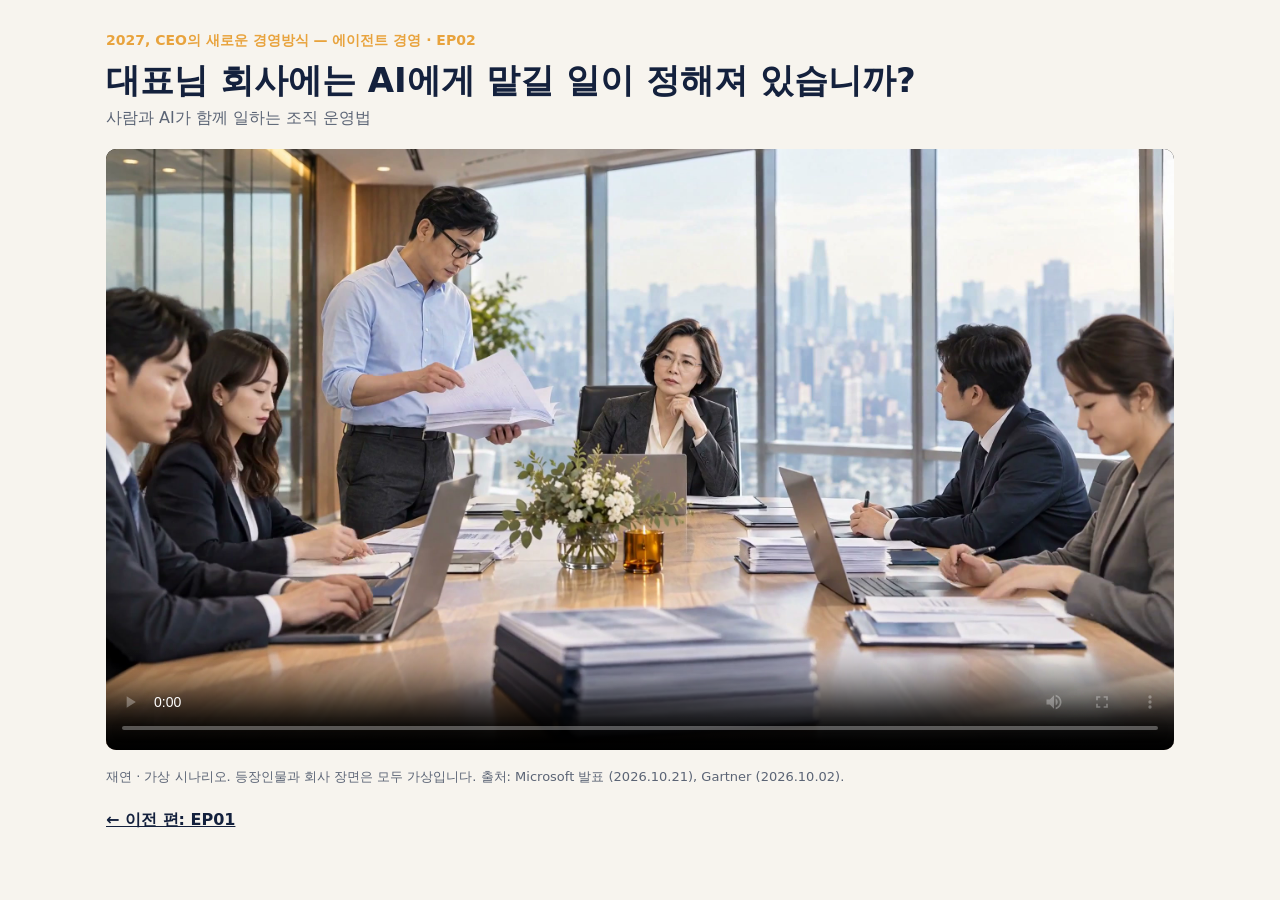
==== ep02/index.html @ 56dd14c5 "Add player pages for EP01 and EP02 Co-Authored-By: Claude Opus 5.5 <noreply@anthropic.com>" ====
<!doctype html>
<html lang="ko">
<head>
<meta charset="utf-8">
<meta name="viewport" content="width=device-width, initial-scale=1">
<title>에이전트 경영 EP02</title>
<link rel="stylesheet" href="../player.css">
</head>
<body>
<main>
  <p class="series">2027, CEO의 새로운 경영방식 — 에이전트 경영 · EP02</p>
  <h1>대표님 회사에는 AI에게 맡길 일이 정해져 있습니까?</h1>
  <p class="sub">사람과 AI가 함께 일하는 조직 운영법</p>
  <video controls playsinline preload="metadata" poster="../ep02-poster.jpg">
    <source src="../agent-management-EP02.mp4" type="video/mp4">
  </video>
  <p class="note">재연 · 가상 시나리오. 등장인물과 회사 장면은 모두 가상입니다. 출처: Microsoft 발표 (2026.10.21), Gartner (2026.10.02).</p>
  <nav><a href="../ep01/">← 이전 편: EP01</a></nav>
</main>
</body>
</html>
---- player.css ----
:root { --bg: #f7f4ee; --ink: #14213d; --muted: #5b6475; --accent: #e8a33d; }
@media (prefers-color-scheme: dark) { :root { --bg: #0f1626; --ink: #eef1f6; --muted: #a3acbd; } }
* { box-sizing: border-box; }
body { margin: 0; background: var(--bg); color: var(--ink);
  font-family: "Noto Sans KR", "Malgun Gothic", system-ui, sans-serif; }
main { max-width: 1100px; margin: 0 auto; padding: 32px 16px 48px; }
.series { margin: 0 0 8px; color: var(--accent); font-weight: 700; font-size: 14px; }
h1 { margin: 0 0 6px; font-size: clamp(22px, 4vw, 34px); line-height: 1.3; }
.sub { margin: 0 0 20px; color: var(--muted); }
video { width: 100%; aspect-ratio: 16 / 9; background: #000; border-radius: 10px; }
.note { margin: 14px 0 0; color: var(--muted); font-size: 13px; }
nav { margin-top: 24px; }
a { color: var(--ink); font-weight: 700; }
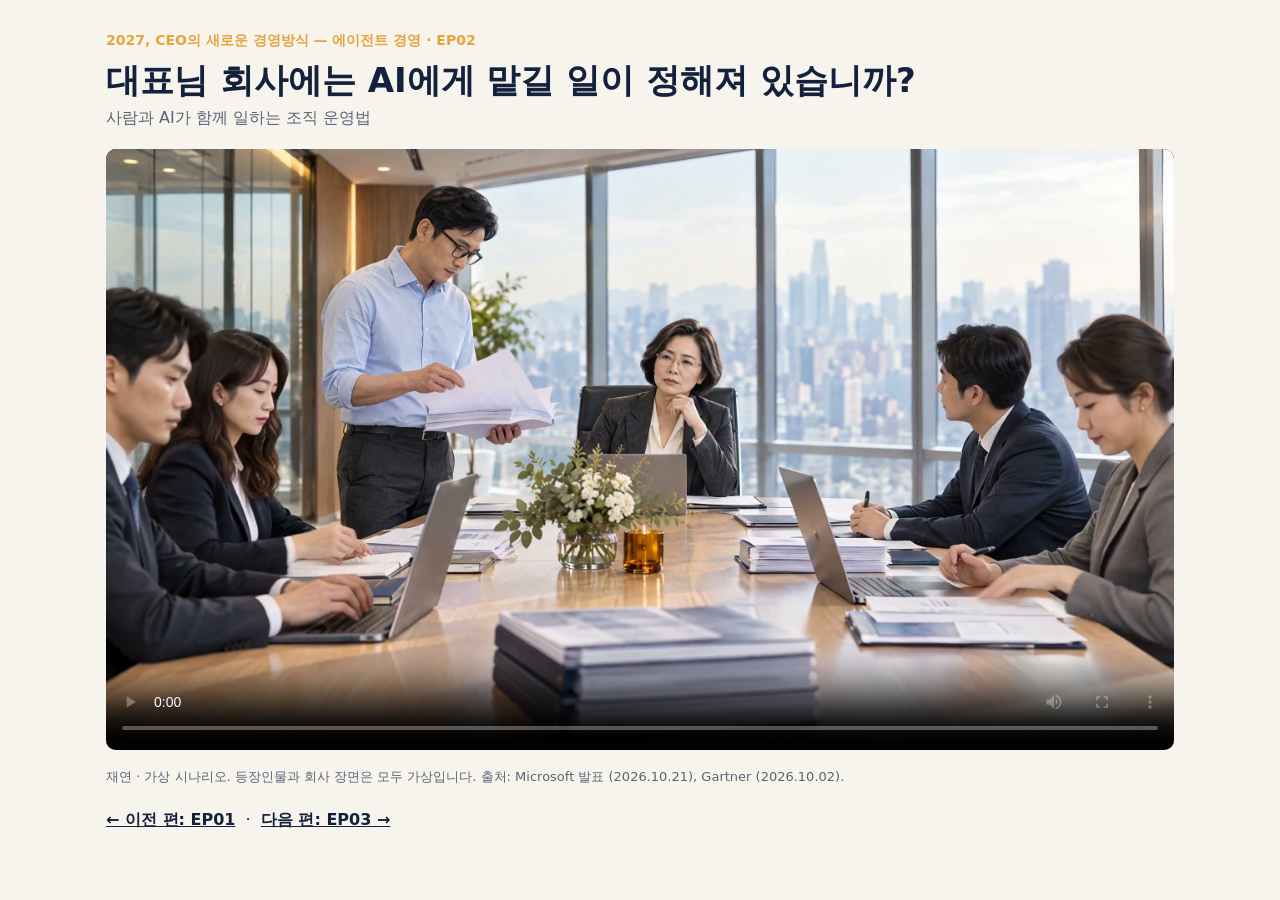
==== commit d59a5143: "Add Agent Management EP03 video and player page EP03: 2027년 에이전트 경영, CEO는 무엇부터 결정해야 할까요? (108s)  Co-" ====
--- a/ep02/index.html
+++ b/ep02/index.html
@@ -15,7 +15,7 @@
     <source src="../agent-management-EP02.mp4" type="video/mp4">
   </video>
   <p class="note">재연 · 가상 시나리오. 등장인물과 회사 장면은 모두 가상입니다. 출처: Microsoft 발표 (2026.10.21), Gartner (2026.10.02).</p>
-  <nav><a href="../ep01/">← 이전 편: EP01</a></nav>
+  <nav><a href="../ep01/">← 이전 편: EP01</a> &nbsp;·&nbsp; <a href="../ep03/">다음 편: EP03 →</a></nav>
 </main>
 </body>
 </html>
